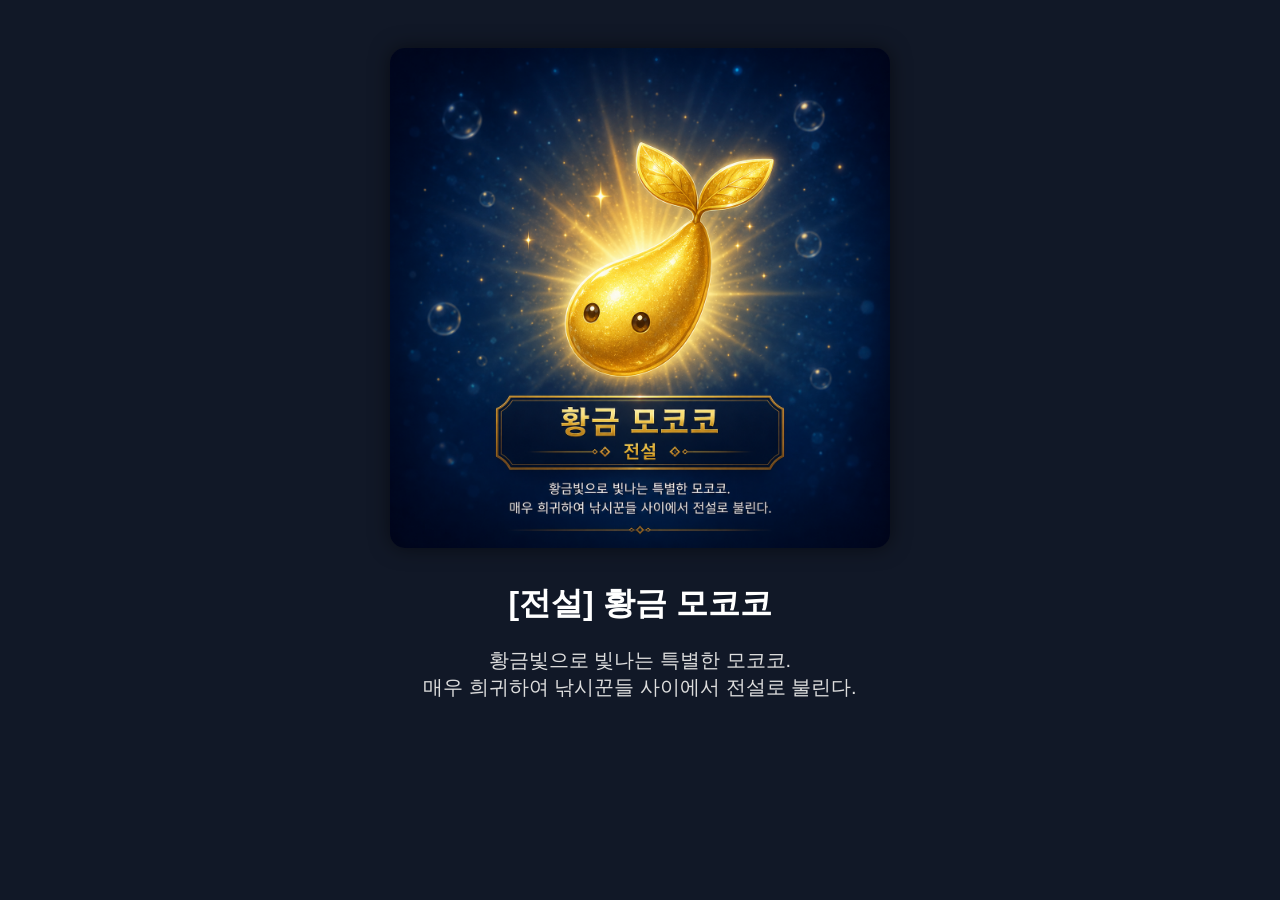
==== fish/golden_mokoko.html @ 9cc44200 "Update golden_mokoko.html" ====
<!DOCTYPE html>
<html lang="ko">
<head>

<meta charset="UTF-8">

<title>[전설] 황금 모코코</title>

<meta property="og:title" content="[전설] 황금 모코코">
<meta property="og:description" content="황금빛으로 빛나는 특별한 모코코. 매우 희귀하여 낚시꾼들 사이에서 전설로 불린다.">
<meta property="og:image" content="https://loafish.vercel.app/images/golden_mokoko.png">
<meta property="og:type" content="website">

<style>
body{
    background:#111827;
    color:white;
    font-family:sans-serif;
    text-align:center;
    padding:40px;
}

img{
    width:500px;
    max-width:90%;
    border-radius:15px;
    box-shadow:0 0 20px rgba(0,0,0,.5);
}

h1{
    margin-top:30px;
}

p{
    font-size:20px;
    color:#ddd;
}
</style>

</head>

<body>

<img src="/images/golden_mokoko.png">

<h1>[전설] 황금 모코코</h1>

<p>
황금빛으로 빛나는 특별한 모코코.<br>
매우 희귀하여 낚시꾼들 사이에서 전설로 불린다.
</p>

</body>
</html>
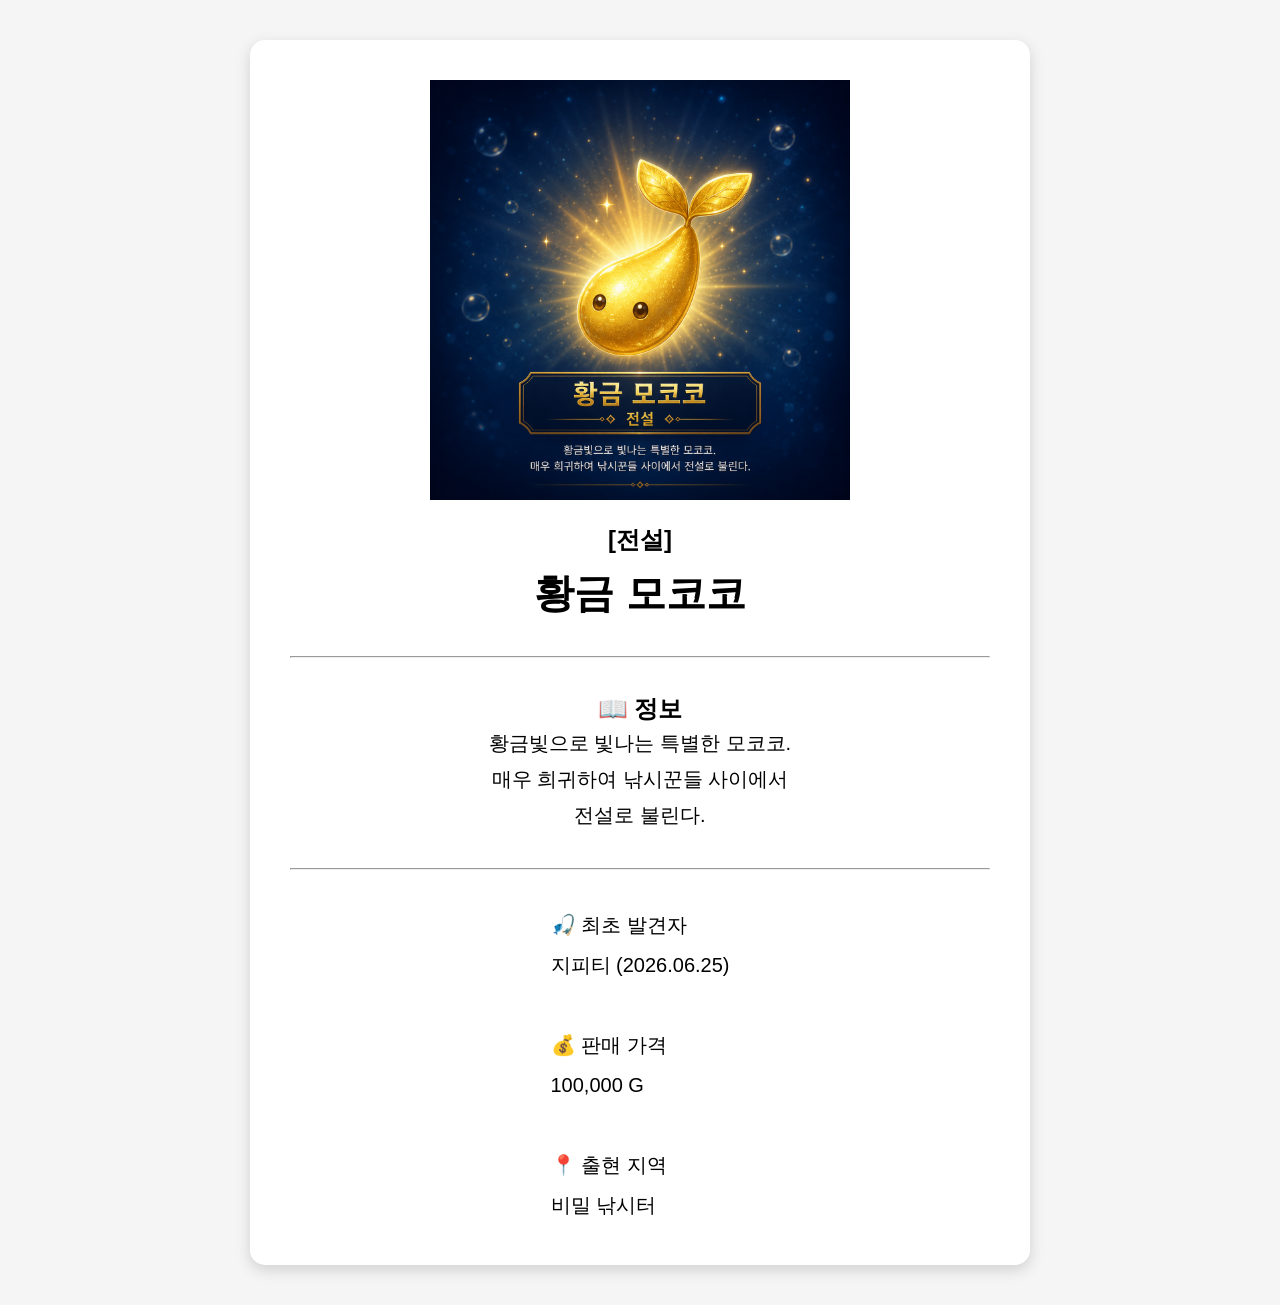
==== commit c32bf233: "d d" ====
--- a/fish/golden_mokoko.html
+++ b/fish/golden_mokoko.html
@@ -1,54 +1,86 @@
 <!DOCTYPE html>
 <html lang="ko">
+
 <head>
 
 <meta charset="UTF-8">
 
 <title>[전설] 황금 모코코</title>
 
-<meta property="og:title" content="[전설] 황금 모코코">
-<meta property="og:description" content="황금빛으로 빛나는 특별한 모코코. 매우 희귀하여 낚시꾼들 사이에서 전설로 불린다.">
-<meta property="og:image" content="https://loafish.vercel.app/images/golden_mokoko.png">
-<meta property="og:type" content="website">
+<link rel="stylesheet" href="../css/style.css">
 
-<style>
-body{
-    background:#111827;
-    color:white;
-    font-family:sans-serif;
-    text-align:center;
-    padding:40px;
-}
+<meta property="og:title"
+content="[전설] 황금 모코코">
 
-img{
-    width:500px;
-    max-width:90%;
-    border-radius:15px;
-    box-shadow:0 0 20px rgba(0,0,0,.5);
-}
+<meta property="og:description"
+content="황금빛으로 빛나는 특별한 모코코. 매우 희귀하여 낚시꾼들 사이에서 전설로 불린다.">
 
-h1{
-    margin-top:30px;
-}
+<meta property="og:image"
+content="https://loafish.vercel.app/images/golden_mokoko.png">
 
-p{
-    font-size:20px;
-    color:#ddd;
-}
-</style>
+<meta property="og:type"
+content="website">
 
 </head>
 
 <body>
 
-<img src="/images/golden_mokoko.png">
+<div class="container">
 
-<h1>[전설] 황금 모코코</h1>
+<img src="../images/golden_mokoko.png">
 
-<p>
+<div class="grade">
+
+[전설]
+
+</div>
+
+<div class="name">
+
+황금 모코코
+
+</div>
+
+<hr>
+
+<div class="title">
+
+📖 정보
+
+</div>
+
+<div class="info">
+
 황금빛으로 빛나는 특별한 모코코.<br>
-매우 희귀하여 낚시꾼들 사이에서 전설로 불린다.
-</p>
+매우 희귀하여 낚시꾼들 사이에서<br>
+전설로 불린다.
+
+</div>
+
+<hr>
+
+<div class="data">
+
+🎣 최초 발견자<br>
+
+지피티 (2026.06.25)
+
+<br><br>
+
+💰 판매 가격<br>
+
+100,000 G
+
+<br><br>
+
+📍 출현 지역<br>
+
+비밀 낚시터
+
+</div>
+
+</div>
 
 </body>
+
 </html>
--- a/css/style.css
+++ b/css/style.css
@@ -0,0 +1,64 @@
+body{
+    margin:0;
+    padding:40px;
+
+    background:#f5f5f5;
+
+    font-family:"Malgun Gothic", sans-serif;
+    text-align:center;
+}
+
+.container{
+    max-width:700px;
+    margin:auto;
+
+    background:white;
+
+    border-radius:15px;
+
+    box-shadow:0 5px 15px rgba(0,0,0,.15);
+
+    padding:40px;
+}
+
+img{
+    width:420px;
+    max-width:100%;
+}
+
+.grade{
+    font-size:24px;
+    font-weight:bold;
+
+    margin-top:20px;
+}
+
+.name{
+    font-size:40px;
+    font-weight:bold;
+
+    margin-top:10px;
+}
+
+hr{
+    margin:35px 0;
+}
+
+.title{
+    font-size:24px;
+    font-weight:bold;
+}
+
+.info{
+    font-size:20px;
+    line-height:1.8;
+}
+
+.data{
+    text-align:left;
+    display:inline-block;
+
+    font-size:20px;
+
+    line-height:2;
+}
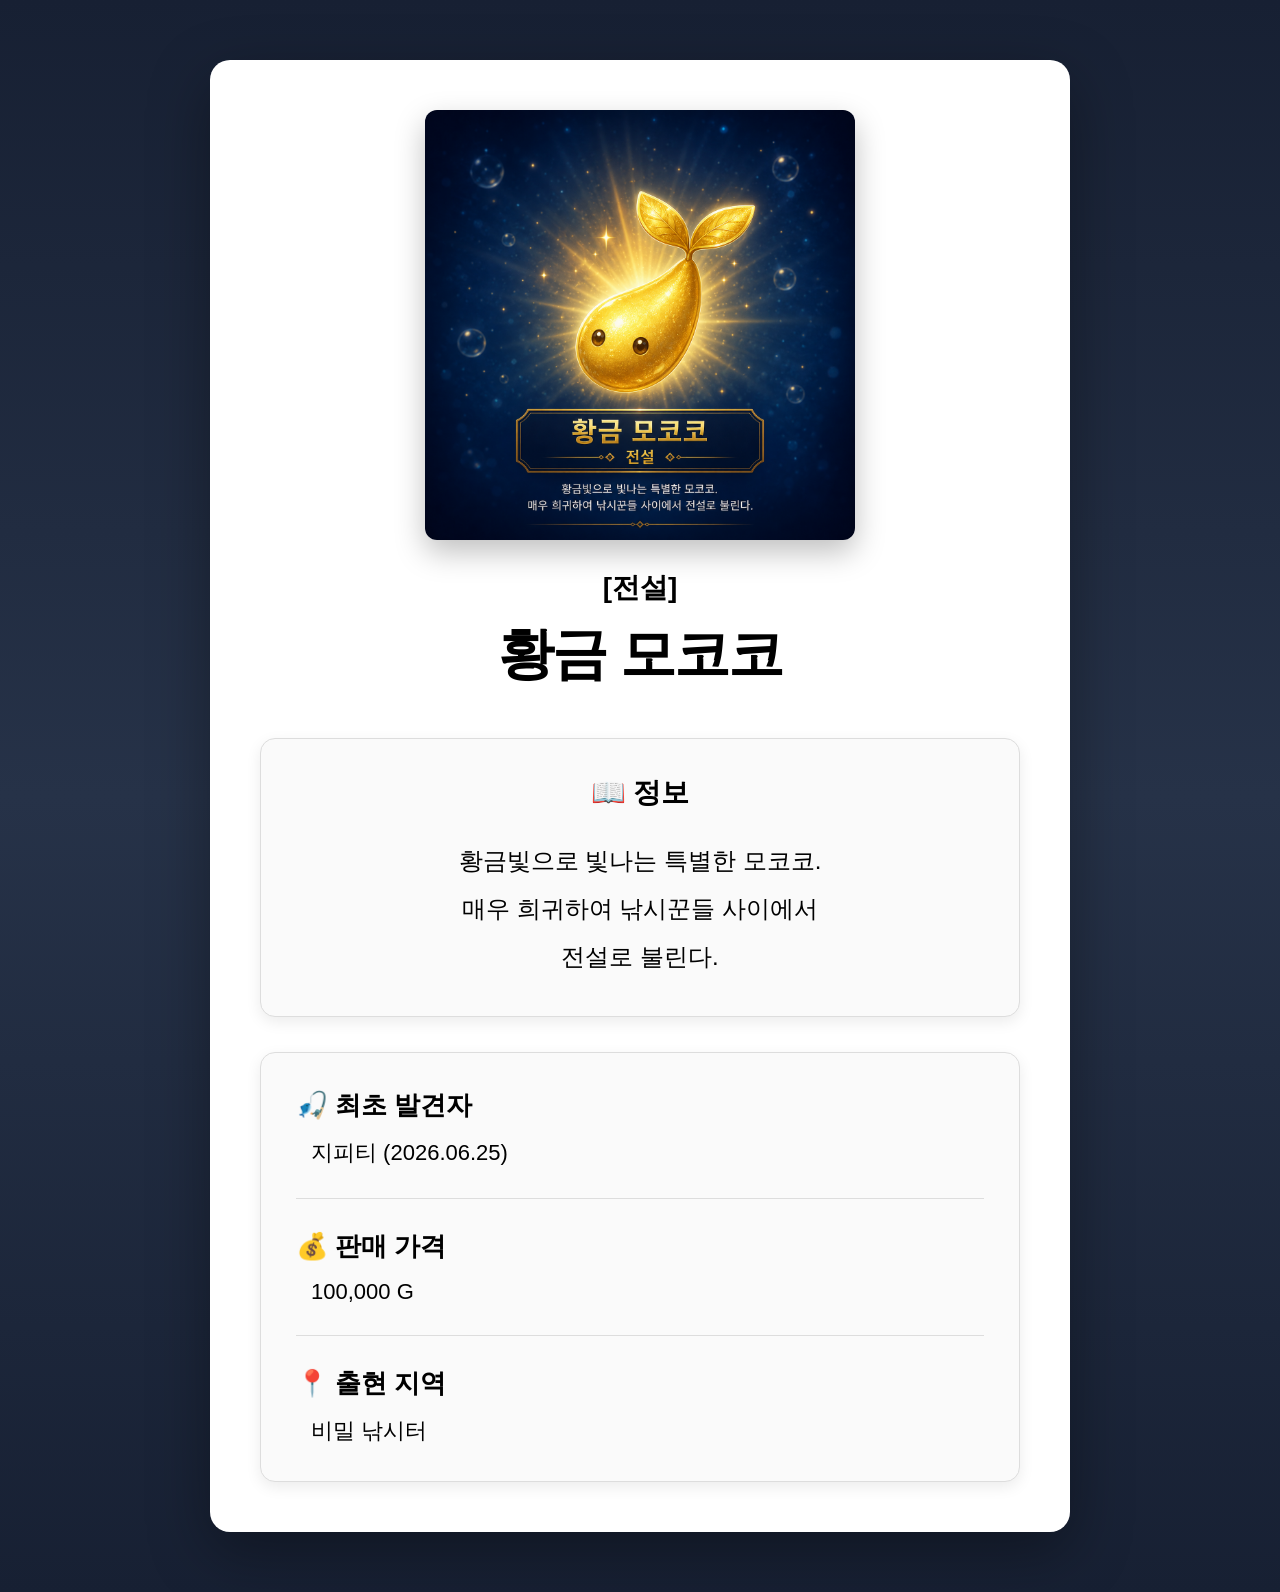
==== commit 5def373a: "ds ds" ====
--- a/fish/golden_mokoko.html
+++ b/fish/golden_mokoko.html
@@ -9,8 +9,7 @@
 
 <link rel="stylesheet" href="../css/style.css">
 
-<meta property="og:title"
-content="[전설] 황금 모코코">
+<meta property="og:title" content="[전설] 황금 모코코">
 
 <meta property="og:description"
 content="황금빛으로 빛나는 특별한 모코코. 매우 희귀하여 낚시꾼들 사이에서 전설로 불린다.">
@@ -27,57 +26,75 @@
 
 <div class="container">
 
-<img src="../images/golden_mokoko.png">
+    <img src="../images/golden_mokoko.png">
 
-<div class="grade">
+    <div class="grade">
+        [전설]
+    </div>
 
-[전설]
+    <div class="name">
+        황금 모코코
+    </div>
 
-</div>
+    <div class="info-box">
 
-<div class="name">
+        <div class="title">
+            📖 정보
+        </div>
 
-황금 모코코
+        <div class="info">
 
-</div>
+            황금빛으로 빛나는 특별한 모코코.<br>
+            매우 희귀하여 낚시꾼들 사이에서<br>
+            전설로 불린다.
 
-<hr>
+        </div>
 
-<div class="title">
+    </div>
 
-📖 정보
+    <div class="data-box">
 
-</div>
+        <div class="row">
 
-<div class="info">
+            <div class="label">
+                🎣 최초 발견자
+            </div>
 
-황금빛으로 빛나는 특별한 모코코.<br>
-매우 희귀하여 낚시꾼들 사이에서<br>
-전설로 불린다.
+            <div class="value">
+                지피티 (2026.06.25)
+            </div>
 
-</div>
+        </div>
 
-<hr>
+        <hr>
 
-<div class="data">
+        <div class="row">
 
-🎣 최초 발견자<br>
+            <div class="label">
+                💰 판매 가격
+            </div>
 
-지피티 (2026.06.25)
+            <div class="value">
+                100,000 G
+            </div>
 
-<br><br>
+        </div>
 
-💰 판매 가격<br>
+        <hr>
 
-100,000 G
+        <div class="row">
 
-<br><br>
+            <div class="label">
+                📍 출현 지역
+            </div>
 
-📍 출현 지역<br>
+            <div class="value">
+                비밀 낚시터
+            </div>
 
-비밀 낚시터
+        </div>
 
-</div>
+    </div>
 
 </div>
 
--- a/css/style.css
+++ b/css/style.css
@@ -1,64 +1,156 @@
 body{
+
     margin:0;
-    padding:40px;
+    padding:60px;
 
-    background:#f5f5f5;
+    background:
+    linear-gradient(
+        180deg,
+        #172033,
+        #263248,
+        #172033
+    );
 
-    font-family:"Malgun Gothic", sans-serif;
-    text-align:center;
+    font-family:"Malgun Gothic",sans-serif;
+
 }
 
 .container{
-    max-width:700px;
+
+    max-width:760px;
+
     margin:auto;
 
     background:white;
 
-    border-radius:15px;
+    border-radius:20px;
 
-    box-shadow:0 5px 15px rgba(0,0,0,.15);
+    padding:50px;
 
-    padding:40px;
+    box-shadow:
+    0 20px 60px rgba(0,0,0,.35);
+
+    text-align:center;
+
 }
 
 img{
-    width:420px;
+
+    width:430px;
+
     max-width:100%;
+
+    border-radius:12px;
+
+    box-shadow:
+    0 12px 30px rgba(0,0,0,.25);
+
 }
 
 .grade{
-    font-size:24px;
+
+    margin-top:25px;
+
+    font-size:28px;
+
     font-weight:bold;
 
-    margin-top:20px;
 }
 
 .name{
-    font-size:40px;
+
+    margin-top:10px;
+
+    font-size:56px;
+
+    font-weight:800;
+
+    letter-spacing:-2px;
+
+}
+
+.info-box{
+
+    margin-top:45px;
+
+    background:#fafafa;
+
+    border:1px solid #dddddd;
+
+    border-radius:15px;
+
+    padding:35px;
+
+    box-shadow:
+    0 5px 15px rgba(0,0,0,.08);
+
+}
+
+.title{
+
+    font-size:28px;
+
     font-weight:bold;
 
-    margin-top:10px;
+}
+
+.info{
+
+    margin-top:25px;
+
+    font-size:24px;
+
+    line-height:2;
+
+}
+
+.data-box{
+
+    margin-top:35px;
+
+    background:#fafafa;
+
+    border:1px solid #dddddd;
+
+    border-radius:15px;
+
+    padding:35px;
+
+    box-shadow:
+    0 5px 15px rgba(0,0,0,.08);
+
+}
+
+.row{
+
+    text-align:left;
+
+}
+
+.label{
+
+    font-size:26px;
+
+    font-weight:bold;
+
+}
+
+.value{
+
+    margin-top:15px;
+
+    margin-left:15px;
+
+    font-size:22px;
+
 }
 
 hr{
-    margin:35px 0;
-}
 
-.title{
-    font-size:24px;
-    font-weight:bold;
-}
+    border:none;
 
-.info{
-    font-size:20px;
-    line-height:1.8;
-}
+    border-top:1px solid #dddddd;
 
-.data{
-    text-align:left;
-    display:inline-block;
+    margin:30px 0;
 
-    font-size:20px;
-
-    line-height:2;
 }
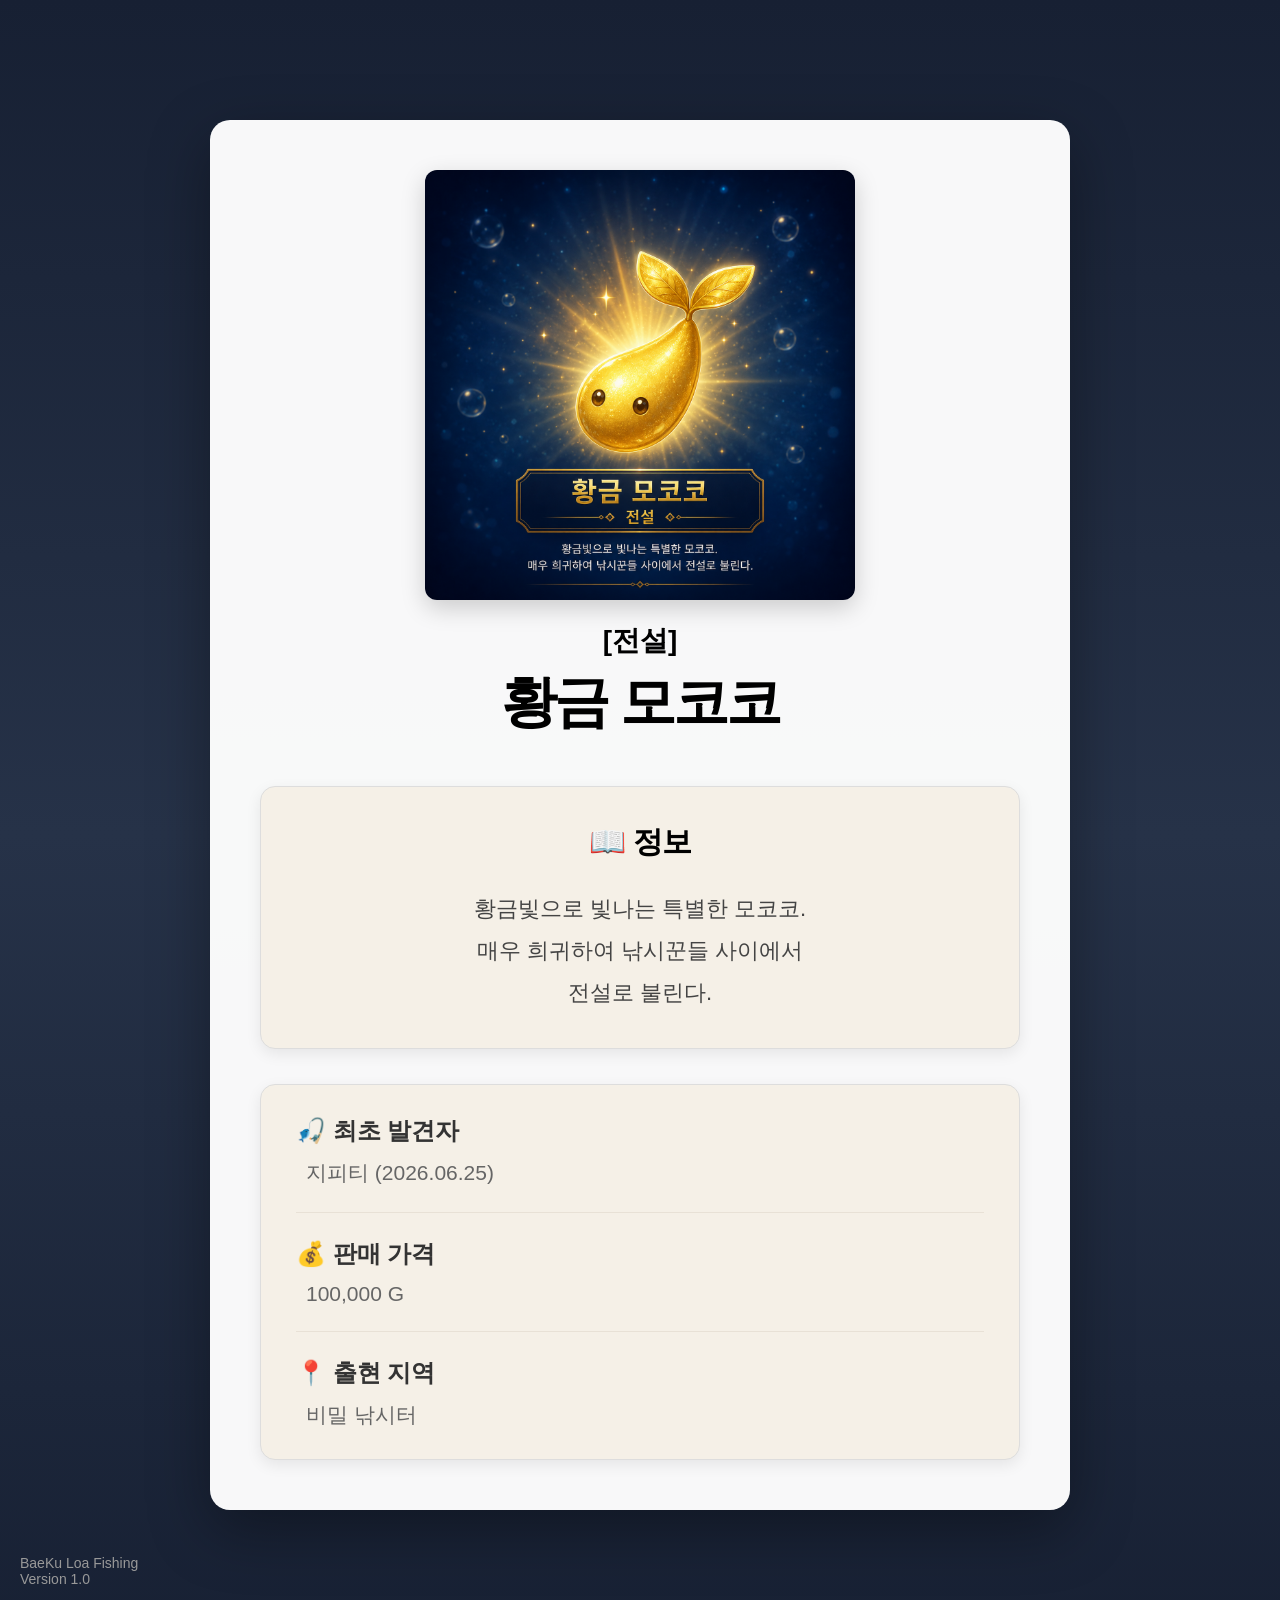
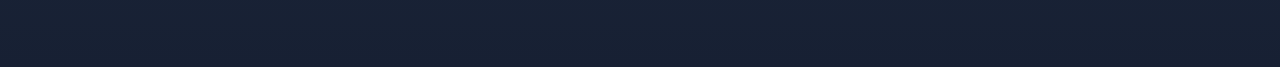
==== commit f2989155: "sd ds" ====
--- a/fish/golden_mokoko.html
+++ b/fish/golden_mokoko.html
@@ -98,6 +98,15 @@
 
 </div>
 
+<div class="version">
+
+BaeKu Loa Fishing
+<br>
+
+Version 1.0
+
+</div>
+
 </body>
 
 </html>
--- a/css/style.css
+++ b/css/style.css
@@ -1,156 +1,211 @@
-body{
-
-    margin:0;
-    padding:60px;
+body {
+
+    margin: 0;
+    padding: 80px 20px;
 
     background:
-    linear-gradient(
-        180deg,
-        #172033,
-        #263248,
-        #172033
-    );
-
-    font-family:"Malgun Gothic",sans-serif;
-
-}
-
-.container{
-
-    max-width:760px;
-
-    margin:auto;
-
-    background:white;
-
-    border-radius:20px;
-
-    padding:50px;
-
-    box-shadow:
-    0 20px 60px rgba(0,0,0,.35);
-
-    text-align:center;
-
-}
-
-img{
-
-    width:430px;
-
-    max-width:100%;
-
-    border-radius:12px;
-
-    box-shadow:
-    0 12px 30px rgba(0,0,0,.25);
-
-}
-
-.grade{
-
-    margin-top:25px;
-
-    font-size:28px;
-
-    font-weight:bold;
-
-}
-
-.name{
-
-    margin-top:10px;
-
-    font-size:56px;
-
-    font-weight:800;
-
-    letter-spacing:-2px;
-
-}
-
-.info-box{
-
-    margin-top:45px;
-
-    background:#fafafa;
-
-    border:1px solid #dddddd;
-
-    border-radius:15px;
-
-    padding:35px;
-
-    box-shadow:
-    0 5px 15px rgba(0,0,0,.08);
-
-}
-
-.title{
-
-    font-size:28px;
-
-    font-weight:bold;
-
-}
-
-.info{
-
-    margin-top:25px;
-
-    font-size:24px;
-
-    line-height:2;
-
-}
-
-.data-box{
-
-    margin-top:35px;
-
-    background:#fafafa;
-
-    border:1px solid #dddddd;
-
-    border-radius:15px;
-
-    padding:35px;
-
-    box-shadow:
-    0 5px 15px rgba(0,0,0,.08);
-
-}
-
-.row{
-
-    text-align:left;
-
-}
-
-.label{
-
-    font-size:26px;
-
-    font-weight:bold;
-
-}
-
-.value{
-
-    margin-top:15px;
-
-    margin-left:15px;
-
-    font-size:22px;
-
-}
-
-hr{
-
-    border:none;
-
-    border-top:1px solid #dddddd;
-
-    margin:30px 0;
+        linear-gradient(180deg,
+            #172033,
+            #263248,
+            #172033);
+
+    font-family: "Malgun Gothic", sans-serif;
+
+    position: relative;
+    overflow-x: hidden;
+
+}
+
+.container {
+
+    max-width: 760px;
+
+    margin: 40px auto;
+
+    background: rgba(255, 255, 255, .97);
+
+    border-radius: 20px;
+
+    padding: 50px;
+
+    box-shadow:
+        0 20px 60px rgba(0, 0, 0, .35);
+
+    text-align: center;
+
+}
+
+img {
+
+    width: 430px;
+
+    max-width: 100%;
+
+    border-radius: 12px;
+
+    box-shadow:
+        0 8px 25px rgba(0, 0, 0, .18);
+
+    animation: showImage 1.5s ease;
+
+    transition: .25s;
+
+}
+
+img:hover {
+
+    transform:
+
+        scale(1.02);
+
+}
+
+.grade {
+
+    margin-top: 18px;
+
+    font-size: 28px;
+
+    font-weight: bold;
+
+}
+
+.name {
+
+    margin-top: 5px;
+
+    font-size: 56px;
+
+    font-weight: 800;
+
+    letter-spacing: -3px;
+
+}
+
+.info-box {
+
+    margin-top: 45px;
+
+    background: #f5f0e7;
+
+    border: 1px solid #dddddd;
+
+    border-radius: 15px;
+
+    padding: 35px;
+
+    box-shadow:
+        0 5px 15px rgba(0, 0, 0, .08);
+
+}
+
+.title {
+
+    font-size: 30px;
+
+    font-weight: 700;
+
+    letter-spacing: -1px;
+
+    margin-bottom: 25px;
+
+}
+
+.info {
+
+    margin-top: 20px;
+
+    font-size: 22px;
+
+    line-height: 1.9;
+
+    color: #444;
+
+}
+
+.data-box {
+
+    margin-top: 35px;
+
+    background: #f5f0e7;
+
+    border: 1px solid #dddddd;
+
+    border-radius: 15px;
+
+    padding: 30px 35px;
+
+    box-shadow:
+        0 5px 15px rgba(0, 0, 0, .08);
+
+}
+
+.row {
+
+    text-align: left;
+
+}
+
+.label {
+
+    font-size: 24px;
+
+    font-weight: bold;
+
+    color: #333;
+
+}
+
+.value {
+
+    margin-top: 12px;
+
+    margin-left: 10px;
+
+    font-size: 21px;
+
+    color: #666;
+
+}
+
+hr {
+
+    border: none;
+
+    border-top: 1px solid #e8e1d6;
+
+    margin: 25px 0;
+
+}
+
+.version {
+
+    margin-top: 45px;
+
+    font-size: 14px;
+
+    color: #999;
+
+}
+
+@keyframes showImage {
+
+    0% {
+
+        opacity: 0;
+
+        transform:
+            translateY(20px);
+
+    }
+
+    100% {
+
+        opacity: 1;
+
+        transform:
+            translateY(0);
+
+    }
 
 }
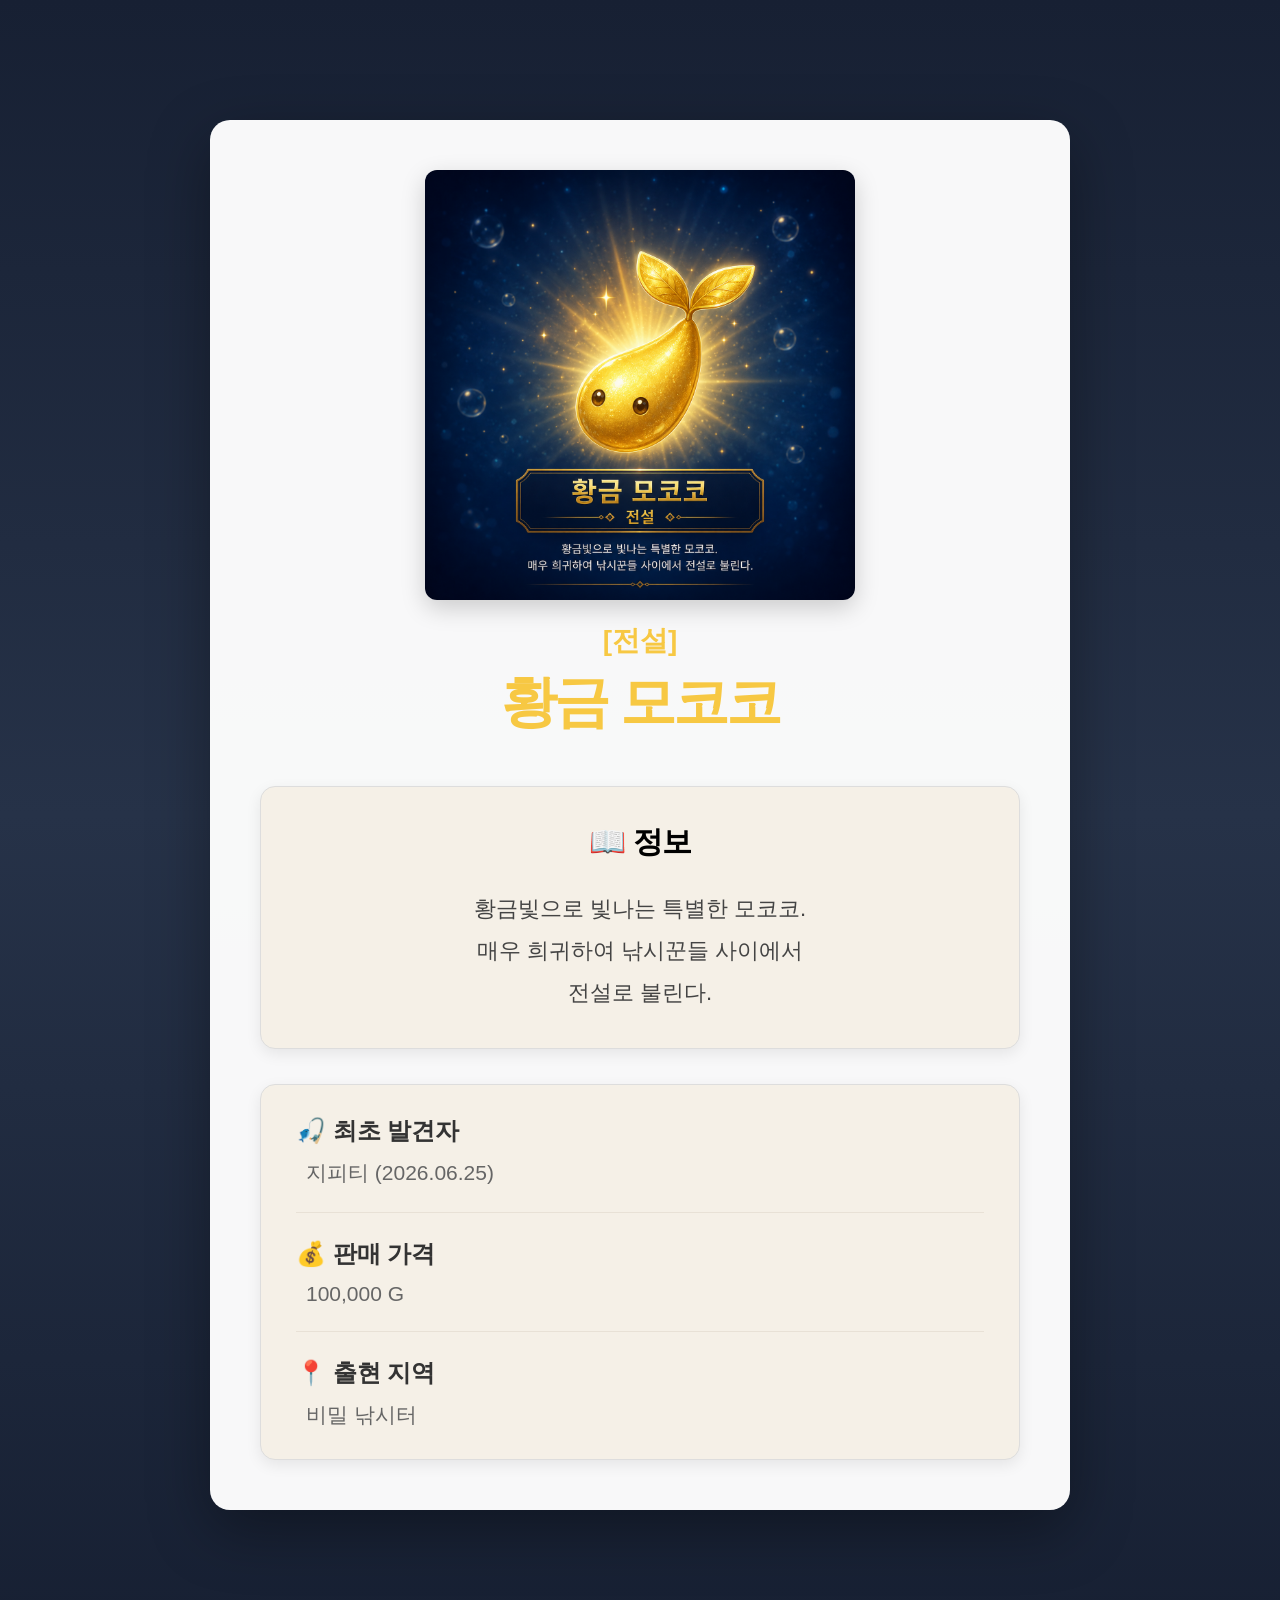
==== commit e3f6f41d: "d d" ====
--- a/fish/golden_mokoko.html
+++ b/fish/golden_mokoko.html
@@ -3,110 +3,98 @@
 
 <head>
 
-<meta charset="UTF-8">
+    <meta charset="UTF-8">
 
-<title>[전설] 황금 모코코</title>
+    <title>[전설] 황금 모코코</title>
 
-<link rel="stylesheet" href="../css/style.css">
+    <link rel="stylesheet" href="../css/style.css">
 
-<meta property="og:title" content="[전설] 황금 모코코">
+    <meta property="og:title" content="[전설] 황금 모코코">
 
-<meta property="og:description"
-content="황금빛으로 빛나는 특별한 모코코. 매우 희귀하여 낚시꾼들 사이에서 전설로 불린다.">
+    <meta property="og:description" content="황금빛으로 빛나는 특별한 모코코. 매우 희귀하여 낚시꾼들 사이에서 전설로 불린다.">
 
-<meta property="og:image"
-content="https://loafish.vercel.app/images/golden_mokoko.png">
+    <meta property="og:image" content="https://loafish.vercel.app/images/golden_mokoko.png">
 
-<meta property="og:type"
-content="website">
+    <meta property="og:type" content="website">
 
 </head>
 
 <body>
 
-<div class="container">
+    <div class="container">
 
-    <img src="../images/golden_mokoko.png">
+        <img src="../images/golden_mokoko.png">
 
-    <div class="grade">
-        [전설]
-    </div>
-
-    <div class="name">
-        황금 모코코
-    </div>
-
-    <div class="info-box">
-
-        <div class="title">
-            📖 정보
+        <div class="grade legendary">
+            [전설]
         </div>
 
-        <div class="info">
-
-            황금빛으로 빛나는 특별한 모코코.<br>
-            매우 희귀하여 낚시꾼들 사이에서<br>
-            전설로 불린다.
-
+        <div class="name legendary">
+            황금 모코코
         </div>
 
-    </div>
+        <div class="info-box">
 
-    <div class="data-box">
-
-        <div class="row">
-
-            <div class="label">
-                🎣 최초 발견자
+            <div class="title">
+                📖 정보
             </div>
 
-            <div class="value">
-                지피티 (2026.06.25)
+            <div class="info">
+
+                황금빛으로 빛나는 특별한 모코코.<br>
+                매우 희귀하여 낚시꾼들 사이에서<br>
+                전설로 불린다.
+
             </div>
 
         </div>
 
-        <hr>
+        <div class="data-box">
 
-        <div class="row">
+            <div class="row">
 
-            <div class="label">
-                💰 판매 가격
+                <div class="label">
+                    🎣 최초 발견자
+                </div>
+
+                <div class="value">
+                    지피티 (2026.06.25)
+                </div>
+
             </div>
 
-            <div class="value">
-                100,000 G
+            <hr>
+
+            <div class="row">
+
+                <div class="label">
+                    💰 판매 가격
+                </div>
+
+                <div class="value">
+                    100,000 G
+                </div>
+
             </div>
 
-        </div>
+            <hr>
 
-        <hr>
+            <div class="row">
 
-        <div class="row">
+                <div class="label">
+                    📍 출현 지역
+                </div>
 
-            <div class="label">
-                📍 출현 지역
-            </div>
+                <div class="value">
+                    비밀 낚시터
+                </div>
 
-            <div class="value">
-                비밀 낚시터
             </div>
 
         </div>
 
     </div>
 
-</div>
-
-<div class="version">
-
-BaeKu Loa Fishing
-<br>
-
-Version 1.0
-
-</div>
-
 </body>
 
 </html>
--- a/css/style.css
+++ b/css/style.css
@@ -82,6 +82,48 @@
 
 }
 
+/* 일반 */
+.grade.common,
+.name.common {
+    color: #FFFFFF;
+}
+
+/* 고급 */
+.grade.uncommon,
+.name.uncommon {
+    color: #5FBF5F;
+}
+
+/* 희귀 */
+.grade.rare,
+.name.rare {
+    color: #3FA9F5;
+}
+
+/* 영웅 */
+.grade.epic,
+.name.epic {
+    color: #A335EE;
+}
+
+/* 전설 */
+.grade.legendary,
+.name.legendary {
+    color: #F7C843;
+}
+
+/* 유물 */
+.grade.relic,
+.name.relic {
+    color: #FF8C1A;
+}
+
+/* 고대 */
+.grade.ancient,
+.name.ancient {
+    color: #BBA689;
+}
+
 .info-box {
 
     margin-top: 45px;
@@ -175,16 +217,6 @@
     border-top: 1px solid #e8e1d6;
 
     margin: 25px 0;
-
-}
-
-.version {
-
-    margin-top: 45px;
-
-    font-size: 14px;
-
-    color: #999;
 
 }
 
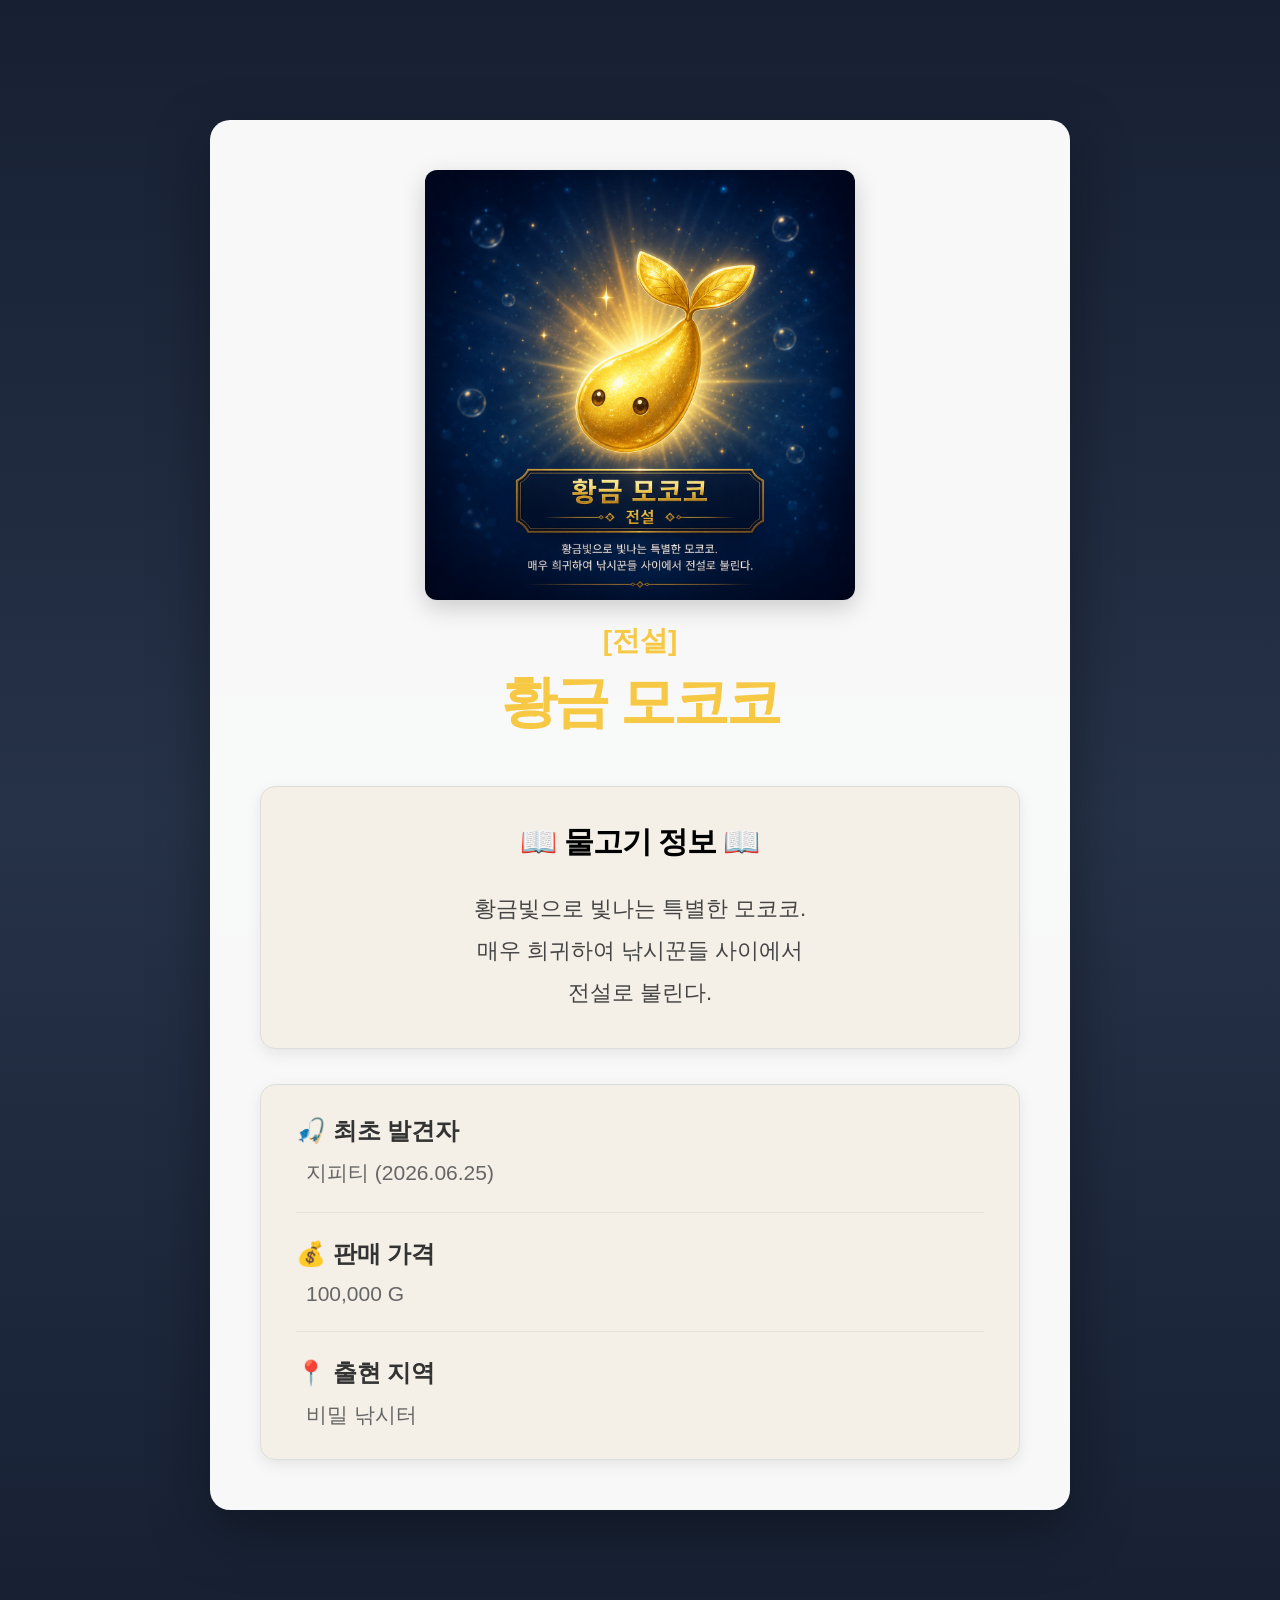
==== commit 09583177: "d d" ====
--- a/fish/golden_mokoko.html
+++ b/fish/golden_mokoko.html
@@ -36,7 +36,7 @@
         <div class="info-box">
 
             <div class="title">
-                📖 정보
+                📖 물고기 정보 📖
             </div>
 
             <div class="info">
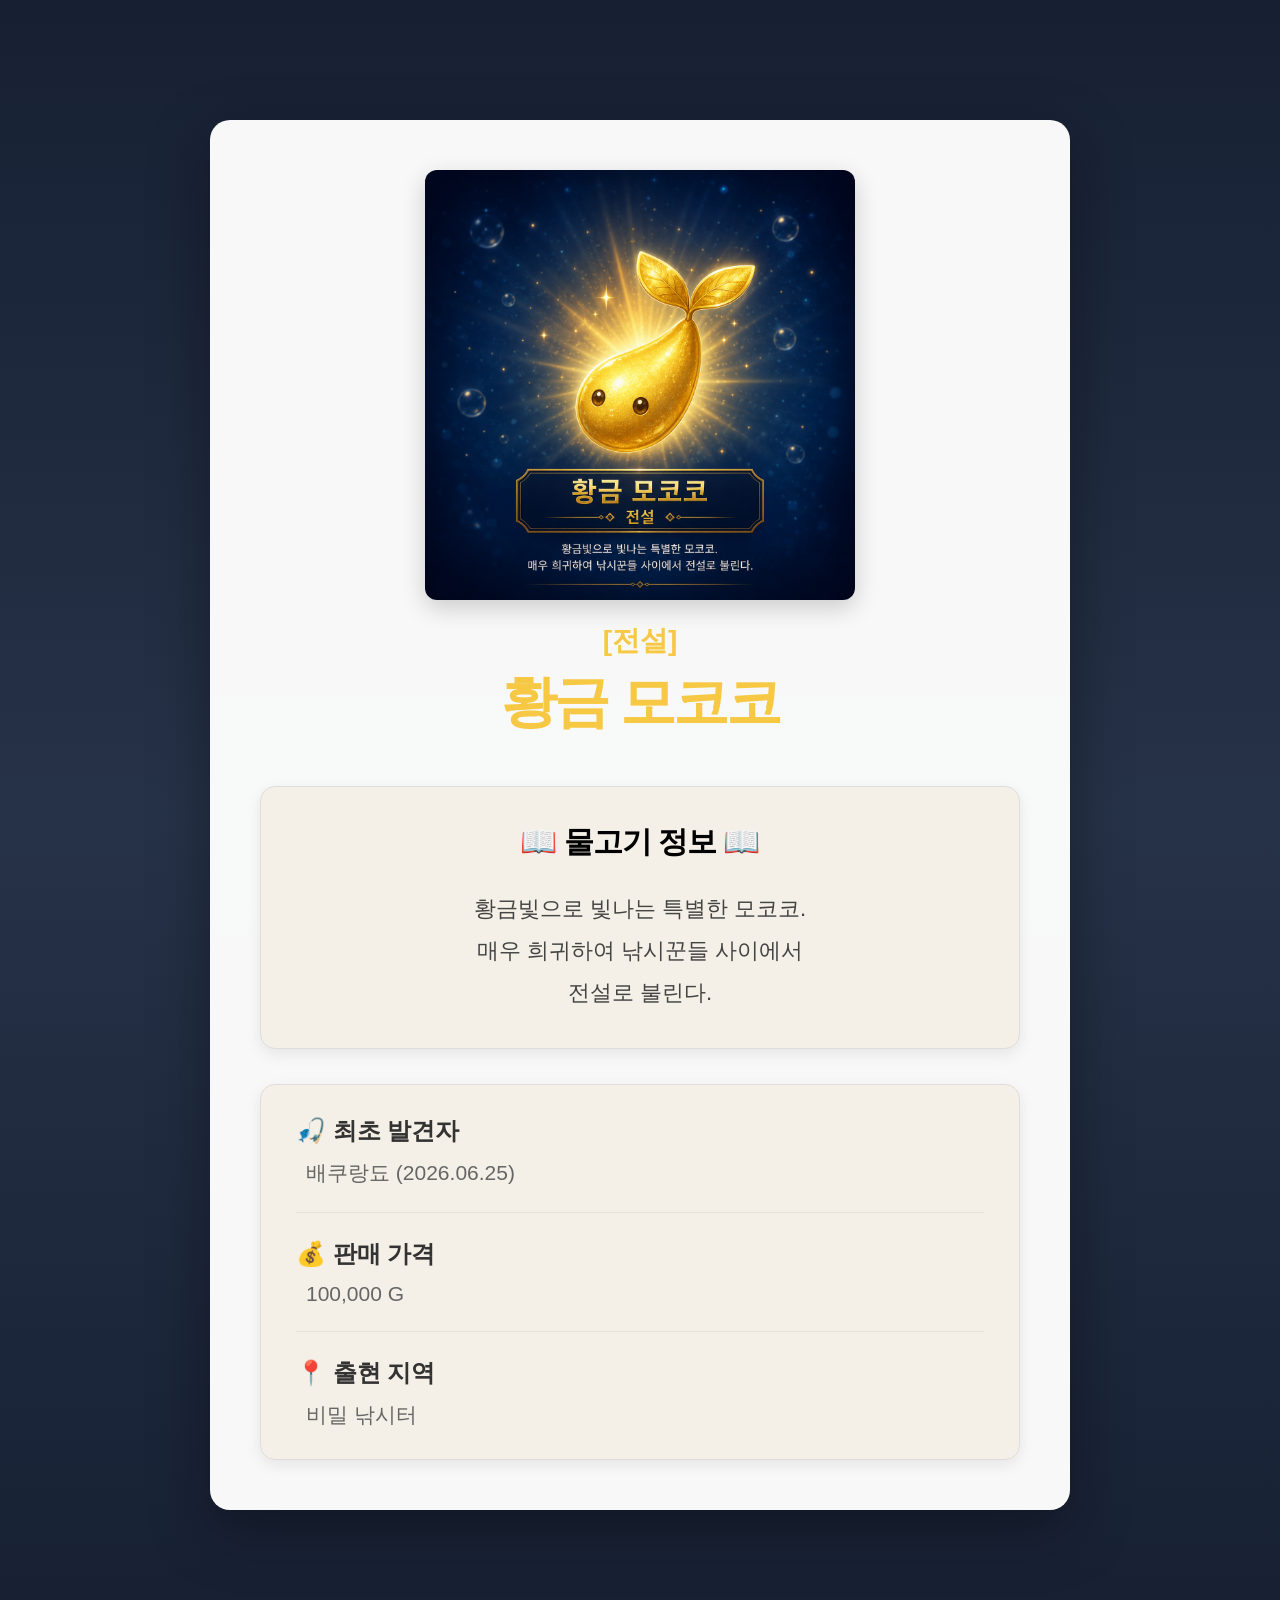
==== commit 2fe3fa06: "dd dd" ====
--- a/fish/golden_mokoko.html
+++ b/fish/golden_mokoko.html
@@ -5,7 +5,7 @@
 
     <meta charset="UTF-8">
 
-    <title>[전설] 황금 모코코</title>
+    <title>🐟 [전설] 황금 모코코</title>
 
     <link rel="stylesheet" href="../css/style.css">
 
@@ -58,7 +58,7 @@
                 </div>
 
                 <div class="value">
-                    지피티 (2026.06.25)
+                    배쿠랑됴 (2026.06.25)
                 </div>
 
             </div>
